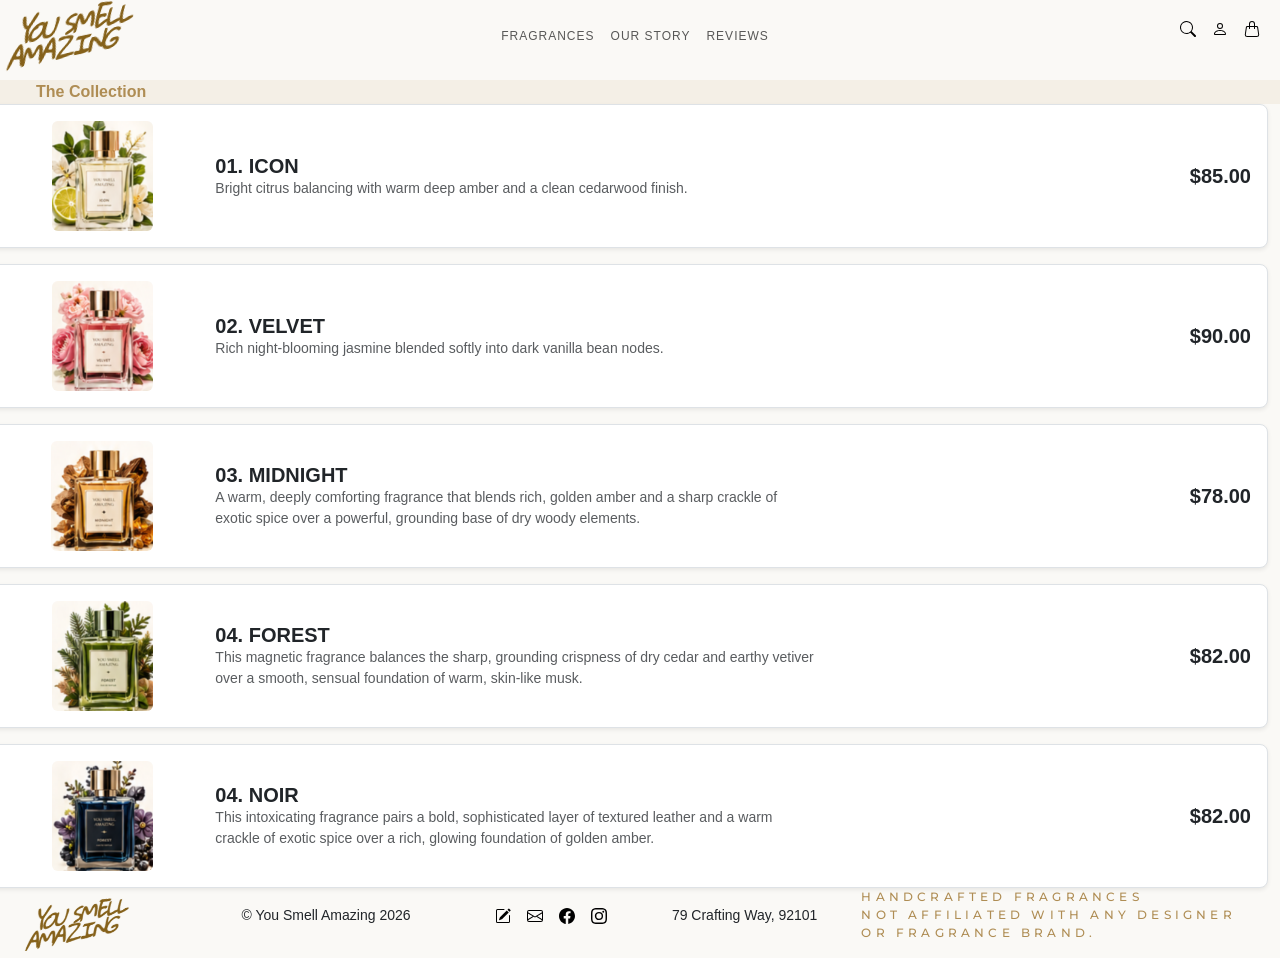
==== products.html @ 9f7a4a31 "Added products.html & updte to css" ====
<!DOCTYPE html>
<html lang="en">
<head>
    <meta charset="UTF-8">
    <meta name="viewport" content="width=device-width, initial-scale=1.0">
    <title>Our Fragrances - You Smell Amazing</title>
    <link rel="preconnect" href="https://fonts.googleapis.com" />
    <link rel="preconnect" href="https://fonts.gstatic.com" crossorigin />
    <link rel="preconnect" href="https://fonts.googleapis.com" />
    <link rel="preconnect" href="https://fonts.gstatic.com" crossorigin />
    <link rel="preconnect" href="https://fonts.googleapis.com">
    <link rel="preconnect" href="https://fonts.gstatic.com" crossorigin>
    <link rel="preconnect" href="https://fonts.googleapis.com">
    <link rel="preconnect" href="https://fonts.gstatic.com" crossorigin>
    <link href="https://fonts.googleapis.com/css2?family=Bodoni+Moda:ital,opsz,wght@0,6..96,400..900;1,6..96,400..900&family=Gloria+Hallelujah&family=Monsieur+La+Doulaise&family=Montserrat:ital,wght@0,100..900;1,100..900&family=Pinyon+Script&display=swap" rel="stylesheet">
    <link
        href="https://cdn.jsdelivr.net/npm/bootstrap@5.3.2/dist/css/bootstrap.min.css"
        rel="stylesheet"
        integrity="sha384-T3c6CoIi6uLrA9TneNEoa7RxnatzjcDSCmG1MXxSR1GAsXEV/Dwwykc2MPK8M2HN"
        crossorigin="anonymous"
    />
    <link rel="stylesheet" href="./styles/styles.css" />
</head>
<body>
    <header class="page-header">
        <nav class="navbar navbar-custom navbar-expand-md fixed-top">
        <div class="container-fluid">
            <a href="./index.html" class="logo two-row-text you-smell-amazing-style">
                YOU SMELL <br> AMAZING
            </a>
            <nav class="page-header-menu-container page-header-menu-container--regular"></nav>
            <button class="navbar-toggler" type="button" data-bs-toggle="collapse" data-bs-target="#headerNavigation" aria-controls="headerNavigation" aria-expanded="false" aria-label="Toggle navigation">
            <span class="navbar-toggler-icon"></span>
            </button>
            <div class="collapse navbar-collapse" id="headerNavigation">
            <ul class="navbar-nav mx-auto mb-2 mb-md-0">
                <li class="nav-item menu-item">
                    <a href="./products.html" class="nav-link">Fragrances</a>
                </li>
                <li class="nav-item menu-item">
                    <a class="nav-link" href="./story.html">Our Story</a>
                </li>
                <li class="nav-item menu-item">
                    <a class="nav-link" href="./reviews.html">Reviews</a>
                </li>
            </ul>
            <span class="navbar-text">
                <ul class="social">
                    <li>
                        <a href="#">
                            <img class="icon" src="./assets/search.svg" alt="Search" />
                        </a>
                    </li>
                    <li>
                        <a href="#">
                            <img class="icon" src="./assets/person.svg" alt="My Profile" />
                        </a>
                    </li>
                    <li>
                        <a href="#">
                            <img class="icon" src="./assets/handbag.svg" alt="Shopping Cart" />
                        </a>
                    </li>
                </ul>
            </span>
            </div>
        </div>
        </nav>
    </header>
    <!-- Main Catalog Container -->
    <main>
        <section class="row align-items-center">
            <p class="colummn-p header-bar mt-4 mb-0 ps-5">The Collection</p>
        </section>
        <section class="row">
        <!-- Vertical Stack of 5 Compact Products -->
        <div class="row d-flex flex-column gap-3">

            <!-- PRODUCT 1 -->
            <div class="bg-white p-3 rounded-3 shadow-sm border">
                <div class="row align-items-center g-3">
                    <div class="col-4 col-sm-3 col-md-2 text-center">
                        <img src="./assets/Frag_1_ICON.png" alt="ICON" class="img-fluid rounded" style="max-height: 110px; object-fit: contain;">
                    </div>
                    <div class="col-8 col-sm-9 col-md-10">
                        <div class="row align-items-center g-2">
                            <div class="col-12 col-md-7 text-start">
                                <h3 class="fw-bold fs-5 m-0">01. ICON</h3>
                                <p class="text-muted small mb-0 d-none d-sm-block">Bright citrus balancing with warm deep amber and a clean cedarwood finish.</p>
                            </div>
                            <div class="col-12 col-md-5 d-flex align-items-center justify-content-between justify-content-md-end gap-3">
                                <span class="fw-bold fs-5">$85.00</span>
                            </div>
                        </div>
                    </div>
                </div>
            </div>

            <!-- PRODUCT 2 -->
            <div class="bg-white p-3 rounded-3 shadow-sm border">
                <div class="row align-items-center g-3">
                    <div class="col-4 col-sm-3 col-md-2 text-center">
                        <img src="./assets/Frag_2_VELVET.png" alt="VELVET" class="img-fluid rounded" style="max-height: 110px; object-fit: contain;">
                    </div>
                    <div class="col-8 col-sm-9 col-md-10">
                        <div class="row align-items-center g-2">
                            <div class="col-12 col-md-7 text-start">
                                <h3 class="fw-bold fs-5 m-0">02. VELVET</h3>
                                <p class="text-muted small mb-0 d-none d-sm-block">Rich night-blooming jasmine blended softly into dark vanilla bean nodes.</p>
                            </div>
                            <div class="col-12 col-md-5 d-flex align-items-center justify-content-between justify-content-md-end gap-3">
                                <span class="fw-bold fs-5">$90.00</span>
                            </div>
                        </div>
                    </div>
                </div>
            </div>

            <!-- PRODUCT 3 -->
            <div class="bg-white p-3 rounded-3 shadow-sm border">
                <div class="row align-items-center g-3">
                    <div class="col-4 col-sm-3 col-md-2 text-center">
                        <img src="./assets/Frag_3_MIDNIGHT.png" alt="MIDNIGHT" class="img-fluid rounded" style="max-height: 110px; object-fit: contain;">
                    </div>
                    <div class="col-8 col-sm-9 col-md-10">
                        <div class="row align-items-center g-2">
                            <div class="col-12 col-md-7 text-start">
                                <h3 class="fw-bold fs-5 m-0">03. MIDNIGHT</h3>
                                <p class="text-muted small mb-0 d-none d-sm-block">A warm, deeply comforting fragrance that blends rich, golden amber and a sharp crackle of exotic spice over a powerful, grounding base of dry woody elements.</p>
                            </div>
                            <div class="col-12 col-md-5 d-flex align-items-center justify-content-between justify-content-md-end gap-3">
                                <span class="fw-bold fs-5">$78.00</span>
                            </div>
                        </div>
                    </div>
                </div>
            </div>

            <!-- PRODUCT 4 -->
            <div class="bg-white p-3 rounded-3 shadow-sm border">
                <div class="row align-items-center g-3">
                    <div class="col-4 col-sm-3 col-md-2 text-center">
                        <img src="./assets/Frag_4_FOREST.png" alt="FOREST" class="img-fluid rounded" style="max-height: 110px; object-fit: contain;">
                    </div>
                    <div class="col-8 col-sm-9 col-md-10">
                        <div class="row align-items-center g-2">
                            <div class="col-12 col-md-7 text-start">
                                <h3 class="fw-bold fs-5 m-0">04. FOREST</h3>
                                <p class="text-muted small mb-0 d-none d-sm-block">This magnetic fragrance balances the sharp, grounding crispness of dry cedar and earthy vetiver over a smooth, sensual foundation of warm, skin-like musk.</p>
                            </div>
                            <div class="col-12 col-md-5 d-flex align-items-center justify-content-between justify-content-md-end gap-3">
                                <span class="fw-bold fs-5">$82.00</span>
                            </div>
                        </div>
                    </div>
                </div>
            </div>

            <!-- PRODUCT 5 -->
            <div class="bg-white p-3 rounded-3 shadow-sm border">
                <div class="row align-items-center g-3">
                    <div class="col-4 col-sm-3 col-md-2 text-center">
                        <img src="./assets/Frag_5_NOIR.png" alt="NOIR" class="img-fluid rounded" style="max-height: 110px; object-fit: contain;">
                    </div>
                    <div class="col-8 col-sm-9 col-md-10">
                        <div class="row align-items-center g-2">
                            <div class="col-12 col-md-7 text-start">
                                <h3 class="fw-bold fs-5 m-0">04. NOIR</h3>
                                <p class="text-muted small mb-0 d-none d-sm-block">This intoxicating fragrance pairs a bold, sophisticated layer of textured leather and a warm crackle of exotic spice over a rich, glowing foundation of golden amber.</p>
                            </div>
                            <div class="col-12 col-md-5 d-flex align-items-center justify-content-between justify-content-md-end gap-3">
                                <span class="fw-bold fs-5">$82.00</span>
                            </div>
                        </div>
                    </div>
                </div>
            </div>
        </div>
        </section>
    </main>

    <footer class="container-fluid">
        <div class="row text-center align-items-center m-0">
            <div class="col col-12 col-md-2 order-1 order-sm-1 text-start">
                <img src="./assets/Logo_YSA.png" alt="Logo" class="img-fluid" style="width: 110px; max-width: 100%;" id="footer-logo">
            </div>
            <div class="col col-12 col-md-2 order-2 order-sm-2">
                <p class="small">&copy; You Smell Amazing 2026</p>
            </div>
            <div class="col col-12 col-md-2 order-4 order-sm-3">
            <ul class="social">
                <li>
                    <a href="#">
                        <img class="icon" src="./assets/pencil-square.svg" alt="Write a Review" />
                    </a>
                </li>
                <li>
                    <a href="#">
                        <img class="icon" src="./assets/envelope-regular.svg" alt="Envelope" />
                    </a>
                </li>
                <li>
                    <a href="#">
                        <img class="icon" src="./assets/facebook-f-brands.svg" alt="Facebook" />
                    </a>
                </li>
                <li>
                    <a href="#">
                        <img class="icon" src="./assets/instagram-brands.svg" alt="Instagram" />
                    </a>
                </li>
            </ul>
            </div>
            <div class="col col-12 col-md-2 order-3 order-sm-4">
                <p class="small">79 Crafting Way, 92101</p>
            </div>
            <div class="col col-12 col-md-4 order-5 order-sm-5 text-start">
                <p class="subheading small">Handcrafted fragrances <br> Not affiliated with any designer <br> or fragrance brand.</p>
            </div>
        </div>
    </footer>
    <script
        src="https://cdn.jsdelivr.net/npm/bootstrap@5.3.2/dist/js/bootstrap.bundle.min.js"
        integrity="sha384-C6RzsynM9kWDrMNeT87bh95OGNyZPhcTNXj1NW7RuBCsyN/o0jlpcV8Qyq46cDfL"
        crossorigin="anonymous"
    ></script>
</body>
</html>
---- styles/styles.css ----
body {
    font-family: "Roboto", sans-serif;
    font-size: 16px;
    min-width: 300px;
    background-color: #FAF9F6;
    /* Constraint for your project */
}

/* Header area */
.page-header {
    height: 56px;
}

.social {
    display: flex;
    justify-content: center;
    list-style: none;
}

.menu-item {
    text-transform: uppercase;
    font-size: 0.75rem;
    font-weight: 500;
    letter-spacing: 1px;
}

.social .icon {
    height: 1rem;
    padding-left: .5rem;
    padding-right: .5rem;
}

/* Main area > header banner */
.main-banner {
    height: 425px;
    background-image: linear-gradient(rgba(255, 255, 255, 0.25),
            rgba(255, 255, 255, 0.25)),
        url(../assets/YSA-banner.png);
    background-repeat: no-repeat;
    background-size: cover;
    display: flex;
    justify-content: center;
    align-items: center;
}

.header-bar {
    min-width: 100vw; 
    background-color: #F4EFE6;
    color: #af8d54;
    font-weight: bolder;
}

.main-container-with-margin {
  margin: 0 auto;
  width: 80%;
  max-width: 1440px; /*hint: reconsider this with 4k screens */
}

.column-p {
  margin: 0.5rem 0; 
}

/* Main Text */
.logo {
    text-transform: uppercase;
    letter-spacing: -2px;
}

.you-smell-amazing-style {
  text-decoration: none; /* This removes the default link underline */
  font-family: "Gloria Hallelujah", cursive;
  font-size: 1.5rem;
  font-weight: 900;
  color: #85611A;                  /* Uses the golden mid-tone identified earlier */
  transform: rotate(-12deg) skewX(-30deg);        /* Slants the individual letters forward */
  line-height: 0.9;                /* Keeps the stacked lines tight together */
}

.subheading {
  font-family: 'Montserrat', sans-serif;
  font-size: 12px;
  font-weight: 500;
  text-transform: uppercase;
  letter-spacing: 0.35em;
  color: #af8d54; /* Warm golden ocher */
}

.subheading-dark {
  margin: 0;
  font-family: 'Montserrat', sans-serif;
  font-size: 12px;
  font-weight: bolder;
  text-transform: uppercase;
  letter-spacing: 0.35em;
  color: #343A40; /* Classic charcoal */
}

.subheading-dark-sm {
    margin: 0;
    text-transform: uppercase;
    font-size: 0.75rem;
    font-weight: 500;
    letter-spacing: 1px
}

.accent-text {
  font-family: 'Monsieur La Doulaise', cursive;
  font-size: 50px;
  font-weight: bolder;
  font-style: normal;
  color: #af8d54; /* Warm golden ochre */
  margin-top: -15px; /* Subtle negative margin to create the overlap */
}

/* custom stylings */
.navbar-custom {
  background-color: #FAF9F6;
}

.col-divider {
    position: relative;
}

/* Creates the shortened vertical line */
.col-divider::after {
    content: "";
    position: absolute;
    right: 0;
    top: 15px;      /* Gap from the top */
    bottom: 15px;   /* Gap from the bottom */
    width: 1px;     /* Line thickness */
    background-color: rgba(0, 0, 0, 0.15); /* Soft, subtle dark line */
}

.btn-custom-fill {
    background-color: #85611A;
    border-color: #85611A;
    color: #ffffff; /* White text for contrast */
    transition: background-color 0.2s ease;
}

/* Optional: Slight shade shift when hovering over the button */
.btn-custom-fill:hover {
    background-color: #6b4d14; /* Slightly darker shade for hover depth */
    border-color: #6b4d14;
    color: #ffffff;
}
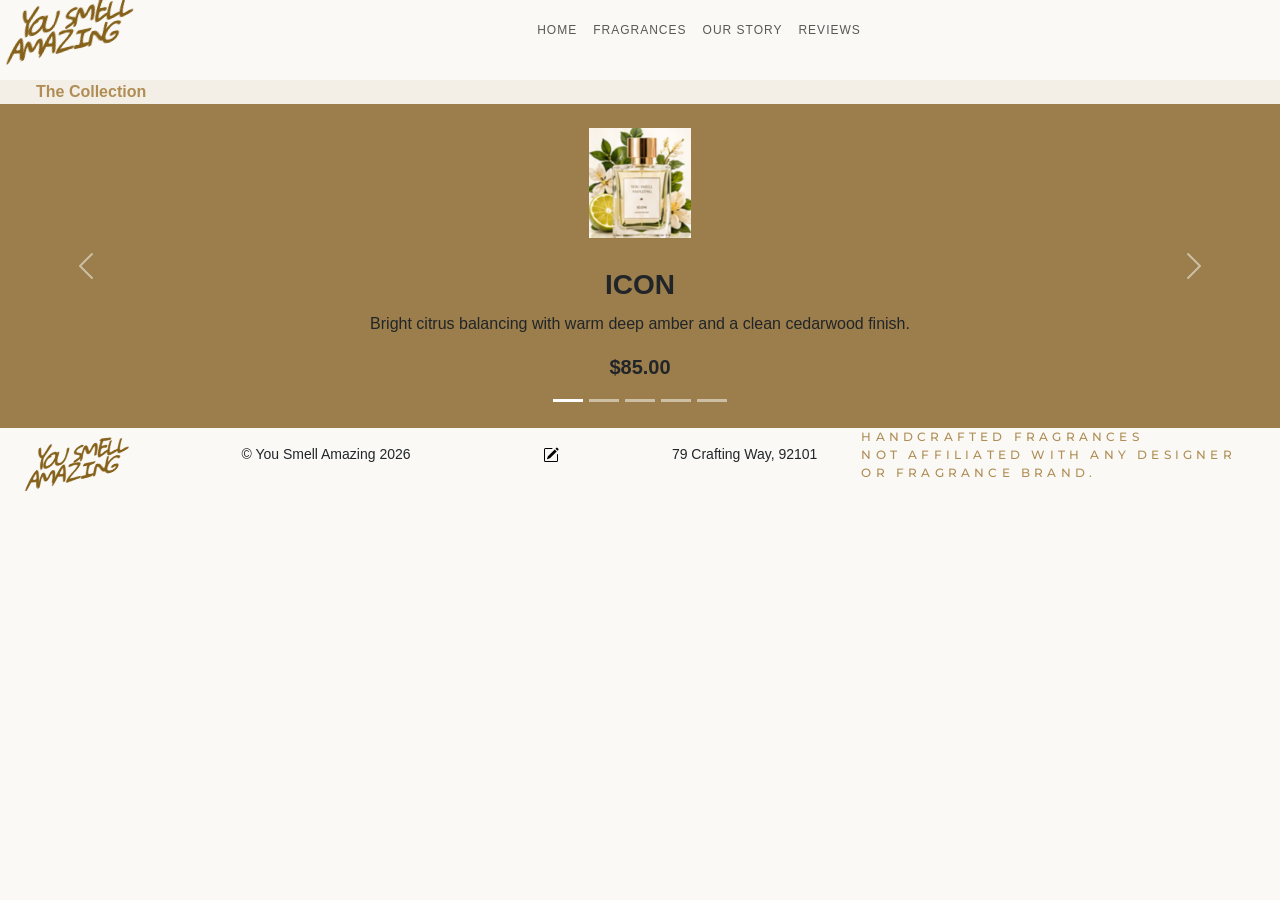
==== commit bb424e8d: "Added remaining pages & updated README" ====
--- a/products.html
+++ b/products.html
@@ -35,6 +35,9 @@
             <div class="collapse navbar-collapse" id="headerNavigation">
             <ul class="navbar-nav mx-auto mb-2 mb-md-0">
                 <li class="nav-item menu-item">
+                    <a href="./index.html" class="nav-link">Home</a>
+                </li>
+                <li class="nav-item menu-item">
                     <a href="./products.html" class="nav-link">Fragrances</a>
                 </li>
                 <li class="nav-item menu-item">
@@ -44,137 +47,102 @@
                     <a class="nav-link" href="./reviews.html">Reviews</a>
                 </li>
             </ul>
-            <span class="navbar-text">
-                <ul class="social">
-                    <li>
-                        <a href="#">
-                            <img class="icon" src="./assets/search.svg" alt="Search" />
-                        </a>
-                    </li>
-                    <li>
-                        <a href="#">
-                            <img class="icon" src="./assets/person.svg" alt="My Profile" />
-                        </a>
-                    </li>
-                    <li>
-                        <a href="#">
-                            <img class="icon" src="./assets/handbag.svg" alt="Shopping Cart" />
-                        </a>
-                    </li>
-                </ul>
-            </span>
             </div>
         </div>
         </nav>
     </header>
     <!-- Main Catalog Container -->
     <main>
-        <section class="row align-items-center">
+        <section class="row">
             <p class="colummn-p header-bar mt-4 mb-0 ps-5">The Collection</p>
         </section>
         <section class="row">
+        <!-- Carousel -->
+        <div id="mainCarousel" class="carousel slide" data-bs-ride="carousel" style="background-color: #9B7E4B;">
+  
+        <!-- Slide Indicators -->
+        <div class="carousel-indicators">
+            <button type="button" data-bs-target="#mainCarousel" data-bs-slide-to="0" class="active" aria-current="true" aria-label="Slide 1"></button>
+            <button type="button" data-bs-target="#mainCarousel" data-bs-slide-to="1" aria-label="Slide 2"></button>
+            <button type="button" data-bs-target="#mainCarousel" data-bs-slide-to="2" aria-label="Slide 3"></button>
+            <button type="button" data-bs-target="#mainCarousel" data-bs-slide-to="3" aria-label="Slide 4"></button>
+            <button type="button" data-bs-target="#mainCarousel" data-bs-slide-to="4" aria-label="Slide 5"></button>
+        </div>
+
+        <!-- The Slides Wrapper -->
+        <div class="carousel-inner" style="background-color: #9B7E4B;">
+            
+            <!-- Slide 1 -->
+            <div class="carousel-item active justify-content-center">
+            <img src="./assets/Frag_1_ICON.png" alt="ICON Fragrance" class="d-block mt-4 mx-auto"style="max-height: 110px;">
+            <div class="carousel-caption-stacked text-center">
+                <h5 class="slide-title">ICON</h5>
+                <p class="slide-description">Bright citrus balancing with warm deep amber and a clean cedarwood finish.</p>
+                <p class="fw-bold text-dark fs-5">$85.00</p>
+            </div>
+            </div>
+
+            <!-- Slide 2 -->
+            <div class="carousel-item justify-content-center">
+            <img src="./assets/Frag_2_VELVET.png" alt="VELVET Fragrance" class="d-block mt-4 mx-auto" style="max-height: 110px;">
+            <div class="carousel-caption-stacked text-center">
+                <h5 class="slide-title">VELVET</h5>
+                <p class="slide-description">Rich night-blooming jasmine blended softly into dark vanilla bean nodes.</p>
+                <p class="fw-bold text-dark fs-5">$90.00</p>
+            </div>
+            </div>
+            
+            <!-- Slide 3 -->
+            <div class="carousel-item justify-content-center">
+            <img src="./assets/Frag_3_MIDNIGHT.png" alt="MIDNIGHT Fragrance" class="d-block mt-4 mx-auto" style="max-height: 110px;">
+            <div class="carousel-caption-stacked text-center">
+                <h5 class="slide-title">MIDNIGHT</h5>
+                <p class="slide-description">A warm, deeply comforting fragrance that blends rich, golden amber and a sharp crackle of exotic spice over a powerful, grounding base of dry woody elements.</p>
+                <p class="fw-bold text-dark fs-5">$90.00</p>
+            </div>
+            </div>
+
+            <!-- Slide 4 -->
+            <div class="carousel-item justify-content-center">
+            <img src="./assets/Frag_4_FOREST.png" alt="FOREST Fragrance" class="d-block mt-4 mx-auto" style="max-height: 110px;">
+            <div class="carousel-caption-stacked text-center">
+                <h5 class="slide-title">FOREST</h5>
+                <p class="slide-description">This magnetic fragrance balances the sharp, grounding crispness of dry cedar and earthy vetiver over a smooth, sensual foundation of warm, skin-like musk.</p>
+                <p class="fw-bold text-dark fs-5">$78.00</p>
+            </div>
+            </div>
+
+            <!-- Slide 5 -->
+            <div class="carousel-item justify-content-center">
+            <img src="./assets/Frag_5_NOIR.png" alt="NOIR Fragrance" class="d-block mt-4 mx-auto" style="max-height: 110px;">
+            <div class="carousel-caption-stacked text-center">
+                <h5 class="slide-title">NOIR</h5>
+                <p class="slide-description">This intoxicating fragrance pairs a bold, sophisticated layer of textured leather and a warm crackle of exotic spice over a rich, glowing foundation of golden amber.</p>
+                <p class="fw-bold text-dark fs-5">$78.00</p>
+            </div>
+            </div>
+
+        </div>
+
+        <!-- Left & Right Arrow Controls -->
+        <button class="carousel-control-prev text-dark" type="button" data-bs-target="#mainCarousel" data-bs-slide="prev">
+            <span class="carousel-control-prev-icon" aria-hidden="true"></span>
+            <span class="visually-hidden">Previous</span>
+        </button>
+        <button class="carousel-control-next text-dark" type="button" data-bs-target="#mainCarousel" data-bs-slide="next">
+            <span class="carousel-control-next-icon" aria-hidden="true"></span>
+            <span class="visually-hidden">Next</span>
+        </button>
+        </div>
+
+
+
         <!-- Vertical Stack of 5 Compact Products -->
         <div class="row d-flex flex-column gap-3">
 
-            <!-- PRODUCT 1 -->
-            <div class="bg-white p-3 rounded-3 shadow-sm border">
-                <div class="row align-items-center g-3">
-                    <div class="col-4 col-sm-3 col-md-2 text-center">
-                        <img src="./assets/Frag_1_ICON.png" alt="ICON" class="img-fluid rounded" style="max-height: 110px; object-fit: contain;">
-                    </div>
-                    <div class="col-8 col-sm-9 col-md-10">
-                        <div class="row align-items-center g-2">
-                            <div class="col-12 col-md-7 text-start">
-                                <h3 class="fw-bold fs-5 m-0">01. ICON</h3>
-                                <p class="text-muted small mb-0 d-none d-sm-block">Bright citrus balancing with warm deep amber and a clean cedarwood finish.</p>
-                            </div>
-                            <div class="col-12 col-md-5 d-flex align-items-center justify-content-between justify-content-md-end gap-3">
-                                <span class="fw-bold fs-5">$85.00</span>
-                            </div>
-                        </div>
-                    </div>
-                </div>
-            </div>
+            
 
-            <!-- PRODUCT 2 -->
-            <div class="bg-white p-3 rounded-3 shadow-sm border">
-                <div class="row align-items-center g-3">
-                    <div class="col-4 col-sm-3 col-md-2 text-center">
-                        <img src="./assets/Frag_2_VELVET.png" alt="VELVET" class="img-fluid rounded" style="max-height: 110px; object-fit: contain;">
-                    </div>
-                    <div class="col-8 col-sm-9 col-md-10">
-                        <div class="row align-items-center g-2">
-                            <div class="col-12 col-md-7 text-start">
-                                <h3 class="fw-bold fs-5 m-0">02. VELVET</h3>
-                                <p class="text-muted small mb-0 d-none d-sm-block">Rich night-blooming jasmine blended softly into dark vanilla bean nodes.</p>
-                            </div>
-                            <div class="col-12 col-md-5 d-flex align-items-center justify-content-between justify-content-md-end gap-3">
-                                <span class="fw-bold fs-5">$90.00</span>
-                            </div>
-                        </div>
-                    </div>
-                </div>
-            </div>
-
-            <!-- PRODUCT 3 -->
-            <div class="bg-white p-3 rounded-3 shadow-sm border">
-                <div class="row align-items-center g-3">
-                    <div class="col-4 col-sm-3 col-md-2 text-center">
-                        <img src="./assets/Frag_3_MIDNIGHT.png" alt="MIDNIGHT" class="img-fluid rounded" style="max-height: 110px; object-fit: contain;">
-                    </div>
-                    <div class="col-8 col-sm-9 col-md-10">
-                        <div class="row align-items-center g-2">
-                            <div class="col-12 col-md-7 text-start">
-                                <h3 class="fw-bold fs-5 m-0">03. MIDNIGHT</h3>
-                                <p class="text-muted small mb-0 d-none d-sm-block">A warm, deeply comforting fragrance that blends rich, golden amber and a sharp crackle of exotic spice over a powerful, grounding base of dry woody elements.</p>
-                            </div>
-                            <div class="col-12 col-md-5 d-flex align-items-center justify-content-between justify-content-md-end gap-3">
-                                <span class="fw-bold fs-5">$78.00</span>
-                            </div>
-                        </div>
-                    </div>
-                </div>
-            </div>
-
-            <!-- PRODUCT 4 -->
-            <div class="bg-white p-3 rounded-3 shadow-sm border">
-                <div class="row align-items-center g-3">
-                    <div class="col-4 col-sm-3 col-md-2 text-center">
-                        <img src="./assets/Frag_4_FOREST.png" alt="FOREST" class="img-fluid rounded" style="max-height: 110px; object-fit: contain;">
-                    </div>
-                    <div class="col-8 col-sm-9 col-md-10">
-                        <div class="row align-items-center g-2">
-                            <div class="col-12 col-md-7 text-start">
-                                <h3 class="fw-bold fs-5 m-0">04. FOREST</h3>
-                                <p class="text-muted small mb-0 d-none d-sm-block">This magnetic fragrance balances the sharp, grounding crispness of dry cedar and earthy vetiver over a smooth, sensual foundation of warm, skin-like musk.</p>
-                            </div>
-                            <div class="col-12 col-md-5 d-flex align-items-center justify-content-between justify-content-md-end gap-3">
-                                <span class="fw-bold fs-5">$82.00</span>
-                            </div>
-                        </div>
-                    </div>
-                </div>
-            </div>
-
-            <!-- PRODUCT 5 -->
-            <div class="bg-white p-3 rounded-3 shadow-sm border">
-                <div class="row align-items-center g-3">
-                    <div class="col-4 col-sm-3 col-md-2 text-center">
-                        <img src="./assets/Frag_5_NOIR.png" alt="NOIR" class="img-fluid rounded" style="max-height: 110px; object-fit: contain;">
-                    </div>
-                    <div class="col-8 col-sm-9 col-md-10">
-                        <div class="row align-items-center g-2">
-                            <div class="col-12 col-md-7 text-start">
-                                <h3 class="fw-bold fs-5 m-0">04. NOIR</h3>
-                                <p class="text-muted small mb-0 d-none d-sm-block">This intoxicating fragrance pairs a bold, sophisticated layer of textured leather and a warm crackle of exotic spice over a rich, glowing foundation of golden amber.</p>
-                            </div>
-                            <div class="col-12 col-md-5 d-flex align-items-center justify-content-between justify-content-md-end gap-3">
-                                <span class="fw-bold fs-5">$82.00</span>
-                            </div>
-                        </div>
-                    </div>
-                </div>
-            </div>
+            
         </div>
         </section>
     </main>
@@ -194,21 +162,6 @@
                         <img class="icon" src="./assets/pencil-square.svg" alt="Write a Review" />
                     </a>
                 </li>
-                <li>
-                    <a href="#">
-                        <img class="icon" src="./assets/envelope-regular.svg" alt="Envelope" />
-                    </a>
-                </li>
-                <li>
-                    <a href="#">
-                        <img class="icon" src="./assets/facebook-f-brands.svg" alt="Facebook" />
-                    </a>
-                </li>
-                <li>
-                    <a href="#">
-                        <img class="icon" src="./assets/instagram-brands.svg" alt="Instagram" />
-                    </a>
-                </li>
             </ul>
             </div>
             <div class="col col-12 col-md-2 order-3 order-sm-4">
--- a/styles/styles.css
+++ b/styles/styles.css
@@ -50,10 +50,50 @@
     font-weight: bolder;
 }
 
+.main-banner-craft {
+    background-image: linear-gradient(rgba(255, 255, 255, 0.25),
+            rgba(255, 255, 255, 0.25)),
+        url(../assets/scent-creation.png);
+    background-repeat: no-repeat;
+    background-size: cover;
+    display: flex;
+    justify-content: center;
+    align-items: center;
+    background-attachment: fixed;
+    opacity: 95%;
+}
+
+.main-banner-reviews {
+    background-image: linear-gradient(rgba(255, 255, 255, 0.25),
+            rgba(255, 255, 255, 0.25)),
+        url(../assets/FindFragrance.jpeg);
+    background-repeat: no-repeat;
+    background-size: cover;
+    display: flex;
+    justify-content: center;
+    align-items: center;
+    background-attachment: fixed;
+    opacity: 95%;
+}
+
 .main-container-with-margin {
   margin: 0 auto;
   width: 80%;
   max-width: 1440px; /*hint: reconsider this with 4k screens */
+}
+
+.shield {
+    min-width: 290px;
+    margin: 10px 120px;
+    background-color: rgba(255, 255, 255, 0.6);
+    padding: 20px;
+    border-radius: 25px;
+}
+
+.images-section {
+  background-color: #999999; /* Accepts Hex codes, RGB, or color names */
+  padding: 60px 20px;        /* Adds breathing room inside the section */
+  color: #333333;            /* Sets text color so it remains highly readable */
 }
 
 .column-p {
@@ -74,6 +114,18 @@
   color: #85611A;                  /* Uses the golden mid-tone identified earlier */
   transform: rotate(-12deg) skewX(-30deg);        /* Slants the individual letters forward */
   line-height: 0.9;                /* Keeps the stacked lines tight together */
+}
+
+.main-banner-title {
+    font-family: 'Robato', serif;
+    color: #111111; /* Dark charcoal/black */
+    text-transform: uppercase;
+    font-weight: bolder;
+    font-size: calc(2rem + 2vw);
+    line-height: 1.1;
+    letter-spacing: 4px;
+    text-align: center;
+    text-shadow: 2px 2px 4px rgba(0, 0, 0, 0.6);
 }
 
 .subheading {
@@ -144,4 +196,26 @@
     background-color: #6b4d14; /* Slightly darker shade for hover depth */
     border-color: #6b4d14;
     color: #ffffff;
+}
+
+/* carousel customizations */
+.carousel-caption-stacked {
+  position: static;       /* Removes absolute floating; item stacks naturally below img */
+  padding: 30px 60px;     /* Leaves horizontal room so arrow icons don't hit the text */
+  text-align: center;
+  background-color: #9B7E4B; /* Solid surface color container for your typography */
+  color: #212529;         /* Dark font color for high contrast against white backgrounds */
+}
+
+.slide-title {
+  font-size: 1.75rem;
+  font-weight: 600;
+  margin-bottom: 10px;
+}
+
+.slide-desc {
+  font-size: 1.05rem;
+  line-height: 1.6;
+  max-width: 750px;
+  margin: 0 auto 15px auto;
 }
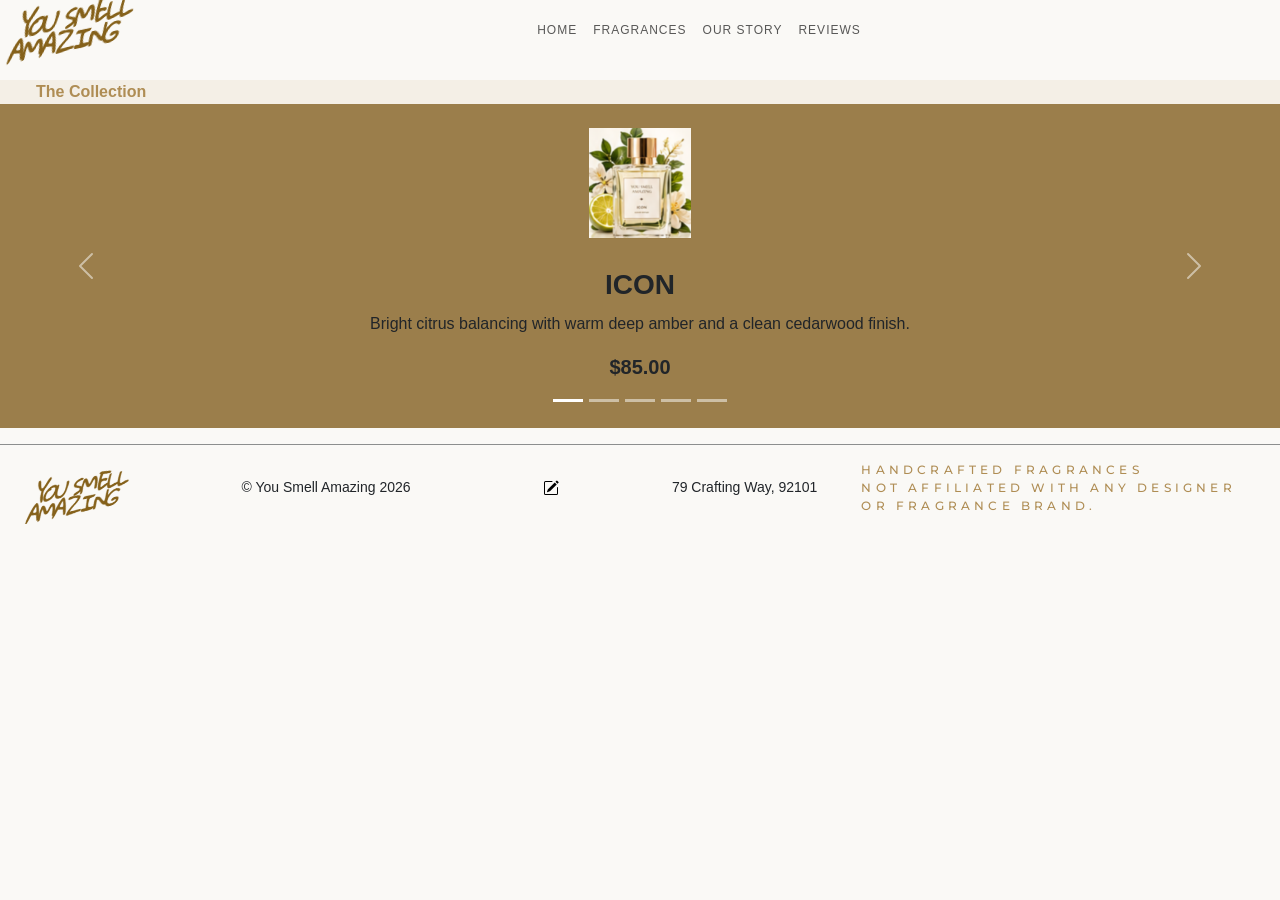
==== commit 790409d6: "Updated products.html after HTML validator" ====
--- a/products.html
+++ b/products.html
@@ -4,10 +4,10 @@
     <meta charset="UTF-8">
     <meta name="viewport" content="width=device-width, initial-scale=1.0">
     <title>Our Fragrances - You Smell Amazing</title>
-    <link rel="preconnect" href="https://fonts.googleapis.com" />
-    <link rel="preconnect" href="https://fonts.gstatic.com" crossorigin />
-    <link rel="preconnect" href="https://fonts.googleapis.com" />
-    <link rel="preconnect" href="https://fonts.gstatic.com" crossorigin />
+    <link rel="preconnect" href="https://fonts.googleapis.com">
+    <link rel="preconnect" href="https://fonts.gstatic.com" crossorigin>
+    <link rel="preconnect" href="https://fonts.googleapis.com">
+    <link rel="preconnect" href="https://fonts.gstatic.com" crossorigin>
     <link rel="preconnect" href="https://fonts.googleapis.com">
     <link rel="preconnect" href="https://fonts.gstatic.com" crossorigin>
     <link rel="preconnect" href="https://fonts.googleapis.com">
@@ -18,8 +18,8 @@
         rel="stylesheet"
         integrity="sha384-T3c6CoIi6uLrA9TneNEoa7RxnatzjcDSCmG1MXxSR1GAsXEV/Dwwykc2MPK8M2HN"
         crossorigin="anonymous"
-    />
-    <link rel="stylesheet" href="./styles/styles.css" />
+    >
+    <link rel="stylesheet" href="./styles/styles.css">
 </head>
 <body>
     <header class="page-header">
@@ -53,10 +53,10 @@
     </header>
     <!-- Main Catalog Container -->
     <main>
-        <section class="row">
+        <div class="row">
             <p class="colummn-p header-bar mt-4 mb-0 ps-5">The Collection</p>
-        </section>
-        <section class="row">
+        </div>
+        <div class="row">
         <!-- Carousel -->
         <div id="mainCarousel" class="carousel slide" data-bs-ride="carousel" style="background-color: #9B7E4B;">
   
@@ -74,7 +74,7 @@
             
             <!-- Slide 1 -->
             <div class="carousel-item active justify-content-center">
-            <img src="./assets/Frag_1_ICON.png" alt="ICON Fragrance" class="d-block mt-4 mx-auto"style="max-height: 110px;">
+            <img src="./assets/Frag_1_ICON.png" alt="ICON Fragrance" class="d-block mt-4 mx-auto" style="max-height: 110px;">
             <div class="carousel-caption-stacked text-center">
                 <h5 class="slide-title">ICON</h5>
                 <p class="slide-description">Bright citrus balancing with warm deep amber and a clean cedarwood finish.</p>
@@ -134,19 +134,80 @@
             <span class="visually-hidden">Next</span>
         </button>
         </div>
-
-
-
-        <!-- Vertical Stack of 5 Compact Products -->
-        <div class="row d-flex flex-column gap-3">
-
-            
-
-            
-        </div>
-        </section>
+        <!-- Modal -->
+        <div 
+            class="modal fade" 
+            id="formModal" 
+            data-bs-backdrop="static" 
+            data-bs-keyboard="false" 
+            tabindex="-1"  
+            aria-hidden="true">
+            <div class="modal-dialog modal-dialog-centered modal-dialog-scrollable">
+                <div class="modal-content">
+                <div class="modal-header">
+                    <h1 class="modal-title fs-5" id="formModalLabel">Feedback</h1>
+                    <button type="button" class="btn-close" data-bs-dismiss="modal" aria-label="Close"></button>
+                </div>
+                <div class="modal-body">
+                    <form action="https://formspree.io/f/xaenwjvr" method="POST" class="contact-form">
+                        <div class="mb3 form-floating">
+                            <input 
+                                type="text" 
+                                class="form-control" 
+                                id="contact-name" 
+                                placeholder="Name"
+                                name="contact-name"
+                                required
+                            >
+                            <label for="contact-name">Name</label>
+                        </div>
+                        <div class="mb3 form-floating">
+                            <input 
+                                type="email" 
+                                class="form-control" 
+                                id="contact-email" 
+                                placeholder="name@example.com"
+                                name="contact-email"
+                                required
+                            >
+                            <label for="contact-email">Email</label>
+                        </div>
+                        <div class="mb3 form-floating">
+                            <textarea 
+                                class="form-control" 
+                                id="message" 
+                                placeholder="Message"
+                                name="message"  
+                                rows="3" 
+                                required
+                            ></textarea>
+                            <label for="message" class="form-label">Message</label>
+                        </div>
+                        <div class="form-check">
+                            <input 
+                                class="form-check-input" 
+                                type="checkbox" 
+                                value="" 
+                                id="data-protection-field" 
+                                name="accept-toc" 
+                                required
+                            >
+                            <label class="form-check-label" for="data-protection-field">
+                                I accept the data protection guidelines.
+                            </label>
+                        </div>
+                        <div class="form-check">
+                            <button type="submit" class="btn btn-primary">Submit message</button>
+                            <button type="button" class="btn btn-secondary" data-bs-dismiss="modal">Close</button>
+                        </div>
+                    </form>  
+                </div>
+                </div>
+            </div>
+        </div>
+        </div>
+        <hr class="opacity-50">
     </main>
-
     <footer class="container-fluid">
         <div class="row text-center align-items-center m-0">
             <div class="col col-12 col-md-2 order-1 order-sm-1 text-start">
@@ -158,8 +219,9 @@
             <div class="col col-12 col-md-2 order-4 order-sm-3">
             <ul class="social">
                 <li>
-                    <a href="#">
-                        <img class="icon" src="./assets/pencil-square.svg" alt="Write a Review" />
+                     <!-- Button trigger modal-->
+                    <a class="fixed-link-circle left" data-bs-toggle="modal" data-bs-target="#formModal">
+                    <img class="icon" src="./assets/pencil-square.svg" alt="Write a Review">
                     </a>
                 </li>
             </ul>
